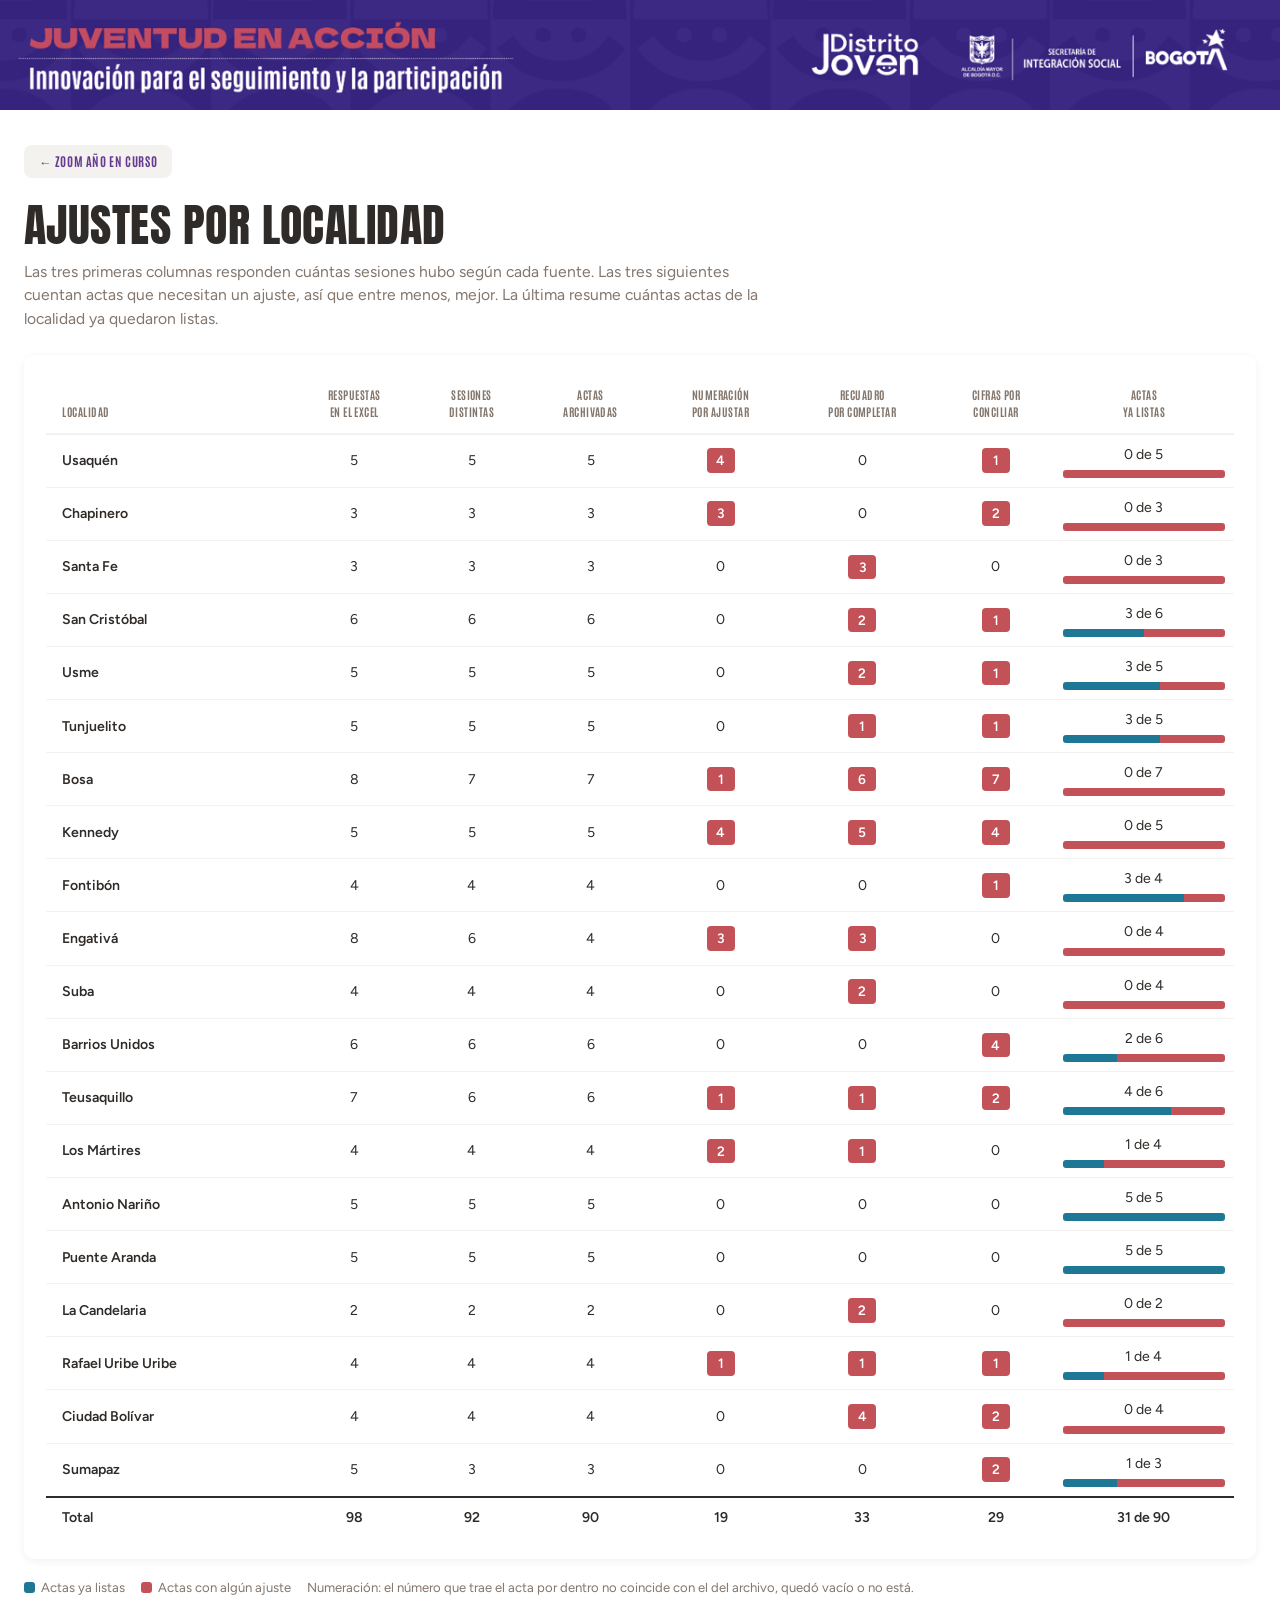
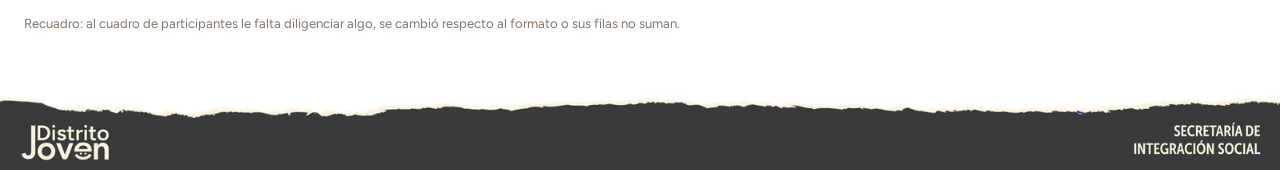
==== html/ajustes.html @ 1dda3863 "inicio de proyecto" ====
<!DOCTYPE html>
<html lang="es-CO">
<head>
<meta charset="utf-8">
<meta name="viewport" content="width=device-width, initial-scale=1">
<title>Ajustes por localidad · COLJ 2026</title>
<link rel="stylesheet" href="../recursos/tablero.css">
</head>
<body>

<img class="banner" src="../imagenes/Header.png"
     alt="Juventud en acción. Innovación para el seguimiento y la participación.
          Distrito Joven, Secretaría Distrital de Integración Social, Bogotá">

<div class="titulo-zona">
  <a class="volver" href="zoom.html">&larr; Zoom año en curso</a>
  <h1>Ajustes por localidad</h1>
  <p class="intro">Las tres primeras columnas responden cuántas sesiones hubo
     según cada fuente. Las tres siguientes cuentan actas que necesitan un
     ajuste, así que entre menos, mejor. La última resume cuántas actas de la
     localidad ya quedaron listas.</p>
</div>

<div class="container">

  <div class="tarjeta tabla-ancha">
    <table>
      <thead>
        <tr>
          <th>Localidad</th>
          <th>Respuestas<br>en el Excel</th>
          <th>Sesiones<br>distintas</th>
          <th>Actas<br>archivadas</th>
          <th>Numeración<br>por ajustar</th>
          <th>Recuadro<br>por completar</th>
          <th>Cifras por<br>conciliar</th>
          <th>Actas<br>ya listas</th>
        </tr>
      </thead>
      <tbody id="tabla-ajustes"></tbody>
    </table>
  </div>
  <div class="leyenda">
    <div><span class="punto bien"></span>Actas ya listas</div>
    <div><span class="punto mal"></span>Actas con algún ajuste</div>
    <div>Numeración: el número que trae el acta por dentro no coincide con el
      del archivo, quedó vacío o no está.</div>
    <div>Recuadro: al cuadro de participantes le falta diligenciar algo, se
      cambió respecto al formato o sus filas no suman.</div>
  </div>

</div>

<img class="marca-pie" src="../imagenes/marca-pie.png"
     alt="Distrito Joven, Secretaría Distrital de Integración Social">

<script src="../datos/datos_colj.js"></script>
<script src="../recursos/tablero.js"></script>
<script>pintarAjustes();</script>
</body>
</html>
---- recursos/tablero.css ----
@font-face{font-family:'Anton';font-style:normal;font-weight:400;font-display:swap;src:url([data-uri]) format('woff2');}
@font-face{font-family:'Antonio';font-style:normal;font-weight:700;font-display:swap;src:url([data-uri]) format('woff2');}
@font-face{font-family:'Figtree';font-style:normal;font-weight:400 600;font-display:swap;src:url([data-uri]) format('woff2');}

:root {
  /* Acento del tablero: morado oficial de la paleta Distrito Joven. Se eligió
     por el banner institucional de la cabecera, que es morado, para que la
     pieza se lea completa. El acento es solo cromo, nunca estado: los colores
     de estado van aparte y no se mezclan con este. */
  --acento: #663a93;

  /* Neutros y cremas, los mismos que ya usa tablero-cij, para que las dos
     piezas se lean como del mismo sistema. */
  --crema: #f5efd2;
  --gris-oscuro: #2f2b28;
  --gris: #83766c;
  --gris-claro: #f4f2ee;
  --blanco: #ffffff;

  /* Estados. Escala de dos familias, como pide la nota canónica: azul
     petróleo para lo bueno, gris neutro para el intermedio, rosa coral claro
     y oscuro para los dos grados de lo malo. Sin verde ni naranja. */
  --bueno: #1e7895;
  --neutral: #bbb4ae;
  --malo-claro: #e86269;
  --malo: #c35258;
}
* { box-sizing: border-box; margin: 0; padding: 0; }
/* La página es una columna flexible de alto completo para que la marca del
   pie quede siempre abajo. En páginas cortas, como la portada, se ancla al
   borde inferior de la pantalla en vez de quedar flotando a media altura;
   en las largas fluye después del contenido como cualquier pie. */
body {
  font-family: 'Figtree', 'Segoe UI', sans-serif;
  background: var(--blanco);
  color: var(--gris-oscuro);
  line-height: 1.5;
  display: flex;
  flex-direction: column;
  min-height: 100vh;
}
a { color: inherit; }

/* --------------------------------------------------------------- cabecera */

.banner { display: block; width: 100%; height: auto; }
.container {
  width: 100%; max-width: 1320px; margin: 0 auto; padding: 1.5rem;
}

.titulo-zona {
  width: 100%; max-width: 1320px; margin: 0 auto; padding: 2.2rem 1.5rem 0;
}
.titulo-zona h1 {
  font-family: 'Anton', 'Segoe UI', sans-serif; font-weight: 400;
  text-transform: uppercase; letter-spacing: 0.01em;
  font-size: 2.9rem; line-height: 1.08; color: var(--gris-oscuro);
}
.titulo-zona .intro {
  margin-top: 0.7rem; max-width: 74ch; color: var(--gris); font-size: 0.98rem;
}

/* El volver va arriba del título y en el mismo lugar en todas las páginas
   internas, para que no haya que buscarlo. */
.volver {
  display: inline-block; text-decoration: none;
  font-family: 'Antonio', 'Segoe UI', sans-serif; font-weight: 700;
  text-transform: uppercase; letter-spacing: 0.05em; font-size: 0.78rem;
  color: var(--acento); padding: 7px 15px; border-radius: 8px;
  background: var(--gris-claro); margin-bottom: 1.3rem;
}
.volver:hover { background: var(--acento); color: var(--blanco); }

/* ------------------------------------------------------------- estructura */

.rotulo-seccion { margin: 2.4rem 0 1rem; }
.rotulo-seccion:first-child { margin-top: 0.6rem; }
.rotulo-seccion .numero {
  font-family: 'Antonio', 'Segoe UI', sans-serif; font-weight: 700;
  text-transform: uppercase; letter-spacing: 0.05em; font-size: 0.78rem;
  color: var(--acento); display: block; margin-bottom: 0.25rem;
}
.rotulo-seccion h2 {
  font-family: 'Anton', 'Segoe UI', sans-serif; font-weight: 400;
  text-transform: uppercase; letter-spacing: 0.01em;
  font-size: 1.6rem; line-height: 1.15; color: var(--gris-oscuro);
}
.rotulo-seccion p {
  margin-top: 0.45rem; max-width: 82ch; color: var(--gris); font-size: 0.9rem;
}

/* Franja de cifras: una sola pieza de color dividida por separadores finos,
   sin tarjetas sueltas ni bordes. */
.franja {
  display: flex; background: var(--acento);
  border-radius: 10px; overflow: hidden; margin-bottom: 1.5rem;
}
.franja .casilla { position: relative; flex: 1; padding: 26px 24px 22px; }
.franja .casilla:not(:first-child)::before {
  content: ''; position: absolute; left: 0; top: 50%;
  width: 1px; height: 58%; background: rgba(255,255,255,0.22);
  transform: translateY(-50%);
}
.franja .rotulo {
  display: block; color: var(--crema);
  font-family: 'Antonio', 'Figtree', sans-serif; font-weight: 700;
  text-transform: uppercase; letter-spacing: 0.04em;
  font-size: 0.74rem; margin-bottom: 18px;
}
.franja .valor {
  font-family: 'Anton', 'Figtree', sans-serif; font-weight: 400;
  font-size: 2.4rem; color: var(--blanco); line-height: 1; margin-bottom: 8px;
}
.franja .glosa { font-size: 0.78rem; color: var(--crema); }
@media (max-width: 860px) {
  .franja { flex-direction: column; }
  .franja .casilla:not(:first-child)::before {
    left: 50%; top: 0; width: 58%; height: 1px; transform: translateX(-50%);
  }
}

.tarjeta {
  background: var(--blanco); border-radius: 10px; padding: 1.4rem;
  box-shadow: 0 2px 8px rgba(0,0,0,0.06); margin-bottom: 1.2rem;
}

/* --------------------------------------------------------------- portada */

/* Portada a dos columnas, como tablero-cij y tablero-ppdj: a la izquierda el
   título grande y las cifras del año, a la derecha los campos que llevan a
   cada parte del tablero. */
.portada {
  width: 100%; max-width: 1320px; margin: 0 auto; padding: 2.6rem 1.5rem 1rem;
  display: grid; grid-template-columns: minmax(320px, 1.05fr) 1fr;
  gap: 3rem;
  /* Crece para ocupar el alto que sobra y centra ahí su contenido: el título
     y los campos quedan a media pantalla en vez de pegados al banner.
     align-items alinea las dos columnas entre sí, align-content centra el
     bloque completo dentro del alto disponible. */
  flex: 1;
  align-items: center;
  align-content: center;
}
@media (max-width: 980px) {
  .portada { grid-template-columns: 1fr; gap: 2rem; }
}
.portada h1 {
  font-family: 'Anton', 'Segoe UI', sans-serif; font-weight: 400;
  text-transform: uppercase; letter-spacing: 0.01em;
  font-size: clamp(4rem, 8vw, 6.4rem); line-height: 0.92;
  color: var(--gris-oscuro);
}
.portada .nombre-largo {
  font-family: 'Antonio', 'Segoe UI', sans-serif; font-weight: 700;
  text-transform: uppercase; letter-spacing: 0.045em;
  font-size: clamp(0.95rem, 1.5vw, 1.18rem); line-height: 1.25;
  color: var(--gris); margin-top: 0.55rem; max-width: 24ch;
}
.portada .corte {
  font-size: 0.9rem; color: var(--gris); margin-top: 0.55rem;
}
.portada .seguimiento {
  font-family: 'Anton', 'Segoe UI', sans-serif; font-weight: 400;
  text-transform: uppercase; letter-spacing: 0.01em;
  font-size: clamp(1.6rem, 2.6vw, 2.2rem); line-height: 1.05;
  color: var(--acento); margin-top: 0.75rem;
}

.instruccion {
  font-family: 'Antonio', 'Segoe UI', sans-serif; font-weight: 700;
  text-transform: uppercase; letter-spacing: 0.05em; font-size: 0.82rem;
  color: var(--gris); margin-bottom: 0.9rem;
}

/* Campos de la portada. Se pintan con tres colores de la paleta oficial que
   no se usan para estado en ninguna parte del tablero, para que nadie los lea
   como semáforo: morado, teal y azul cielo. */
.campos { display: flex; flex-direction: column; gap: 0.9rem; }
.campo {
  display: block; text-decoration: none; border-radius: 12px;
  padding: 1.15rem 1.4rem 1.25rem; color: var(--blanco);
  transition: transform 0.15s ease;
}
.campo:hover { transform: translateY(-2px); }
.campo:nth-child(1) { background: #663a93; }
.campo:nth-child(2) { background: #1e9da3; }
.campo:nth-child(3) { background: #2fa4d4; }
.campo .titulo-campo {
  font-family: 'Antonio', 'Segoe UI', sans-serif; font-weight: 700;
  text-transform: uppercase; letter-spacing: 0.05em; font-size: 1.12rem;
}
.campo .titulo-campo .num { opacity: 0.72; margin-right: 0.45rem; }
.campo .glosa-campo {
  font-size: 0.87rem; margin-top: 0.3rem; color: var(--crema);
}


/* --------------------------------------------------------------- accesos */

/* Los accesos de la portada. Cada uno lleva su propia cifra, para que desde
   la portada ya se sepa qué hay adentro sin tener que entrar. */
.accesos {
  display: grid; grid-template-columns: repeat(auto-fit, minmax(238px, 1fr));
  gap: 1rem;
}
.acceso {
  display: block; text-decoration: none; background: var(--blanco);
  border-radius: 10px; padding: 1.3rem 1.4rem 1.2rem;
  box-shadow: 0 2px 8px rgba(0,0,0,0.06);
  transition: transform 0.15s ease, box-shadow 0.15s ease;
}
.acceso:hover {
  transform: translateY(-2px); box-shadow: 0 4px 12px rgba(0,0,0,0.09);
}
.acceso .cifra {
  font-family: 'Anton', 'Figtree', sans-serif; font-weight: 400;
  font-size: 2rem; line-height: 1; color: var(--acento);
}
.acceso .nombre {
  font-family: 'Antonio', 'Segoe UI', sans-serif; font-weight: 700;
  text-transform: uppercase; letter-spacing: 0.05em; font-size: 0.92rem;
  color: var(--gris-oscuro); margin: 0.65rem 0 0.35rem;
}
.acceso .glosa { font-size: 0.85rem; color: var(--gris); }
.acceso .entrar {
  display: block; margin-top: 0.8rem;
  font-family: 'Antonio', 'Segoe UI', sans-serif; font-weight: 700;
  text-transform: uppercase; letter-spacing: 0.05em; font-size: 0.72rem;
  color: var(--acento);
}

/* Fichas de enlace externo. Las que todavía no tienen dirección se marcan
   como pendientes y no son clicables, para que se vea el croquis completo. */
.enlace {
  display: block; text-decoration: none; background: var(--blanco);
  border-radius: 10px; padding: 1.1rem 1.3rem;
  box-shadow: 0 2px 8px rgba(0,0,0,0.06);
}
a.enlace:hover { transform: translateY(-2px); }
a.enlace { transition: transform 0.15s ease; }
.enlace .nombre-enlace {
  font-family: 'Antonio', 'Segoe UI', sans-serif; font-weight: 700;
  text-transform: uppercase; letter-spacing: 0.05em; font-size: 0.92rem;
  color: var(--gris-oscuro);
}
.enlace .glosa { font-size: 0.85rem; color: var(--gris); margin-top: 0.3rem; }
.enlace .marca-pendiente {
  display: inline-block; margin-top: 0.7rem; padding: 3px 10px;
  border-radius: 4px; background: var(--gris-claro); color: var(--gris);
  font-family: 'Antonio', 'Segoe UI', sans-serif; font-weight: 700;
  text-transform: uppercase; letter-spacing: 0.05em; font-size: 0.68rem;
}
.enlace .ir {
  display: block; margin-top: 0.7rem;
  font-family: 'Antonio', 'Segoe UI', sans-serif; font-weight: 700;
  text-transform: uppercase; letter-spacing: 0.05em; font-size: 0.72rem;
  color: var(--acento);
}

/* ---------------------------------------------------------------- tablas */

table { width: 100%; border-collapse: collapse; }
thead th {
  font-family: 'Antonio', 'Segoe UI', sans-serif; font-weight: 700;
  text-transform: uppercase; letter-spacing: 0.04em; font-size: 0.7rem;
  color: var(--gris); padding: 10px 9px 12px; text-align: center;
  border-bottom: 2px solid var(--gris-claro); vertical-align: bottom;
}
thead th:first-child { text-align: left; padding-left: 16px; }
tbody td {
  padding: 9px; text-align: center; font-size: 0.88rem;
  border-bottom: 1px solid var(--gris-claro);
}
tbody td:first-child { text-align: left; padding-left: 16px; font-weight: 600; }
tbody tr:hover td { background: var(--gris-claro); }
tbody tr.total td {
  font-weight: 600; border-top: 2px solid var(--gris-oscuro);
  border-bottom: 0; background: var(--blanco);
}
tbody tr.total:hover td { background: var(--blanco); }

.pastilla {
  display: inline-block; min-width: 28px; padding: 2px 9px; border-radius: 4px;
  font-weight: 600; font-size: 0.85rem;
}
.pastilla.mal { background: var(--malo); color: var(--blanco); }
/* El cero en las columnas de ajustes es la mejor noticia posible, así que va
   en el gris de texto y no en un tono apagado que lea como sin dato. */
.neutro { color: var(--gris-oscuro); }

.chip {
  display: inline-block; padding: 3px 11px; border-radius: 4px;
  font-family: 'Antonio', 'Segoe UI', sans-serif; font-weight: 700;
  font-size: 0.68rem; text-transform: uppercase; letter-spacing: 0.05em;
  white-space: nowrap;
}
.chip.al-dia { background: var(--bueno); color: var(--blanco); }
.chip.revisar { background: var(--neutral); color: var(--gris-oscuro); }
.chip.cargar { background: var(--malo-claro); color: var(--blanco); }
.chip.sesionar { background: var(--malo); color: var(--blanco); }

.barra {
  display: flex; height: 8px; border-radius: 3px; overflow: hidden;
  background: var(--gris-claro); min-width: 84px; margin-top: 5px;
}
.barra span { display: block; height: 100%; }
.barra .b-bien { background: var(--bueno); }
.barra .b-mal { background: var(--malo); }

/* Puntos de bimestre: tres casillas que muestran de un vistazo en cuál se
   sesionó y en cuál no. */
.bimestres { display: inline-flex; gap: 4px; }
.bimestres i {
  width: 15px; height: 15px; border-radius: 3px; display: block;
  font-style: normal;
}
.bimestres i.si { background: var(--bueno); }
.bimestres i.no { background: var(--malo); }

/* --------------------------------------------------------- listas y pie */

.rejilla {
  display: grid; grid-template-columns: repeat(auto-fill, minmax(320px, 1fr));
  gap: 1rem;
}
.bloque {
  background: var(--blanco); border-radius: 10px; padding: 1.1rem 1.3rem;
  box-shadow: 0 2px 8px rgba(0,0,0,0.06);
}
.bloque .nombre {
  font-family: 'Antonio', 'Segoe UI', sans-serif; font-weight: 700;
  text-transform: uppercase; letter-spacing: 0.05em; font-size: 0.9rem;
  color: var(--gris-oscuro); margin-bottom: 0.5rem;
}
.bloque ul { margin: 0; padding-left: 17px; }
.bloque li { font-size: 0.85rem; color: var(--gris); margin-bottom: 3px; }

details.localidad {
  background: var(--blanco); border-radius: 10px; margin-bottom: 0.7rem;
  box-shadow: 0 2px 8px rgba(0,0,0,0.06);
}
details.localidad > summary {
  cursor: pointer; padding: 14px 18px;
  font-family: 'Antonio', 'Segoe UI', sans-serif; font-weight: 700;
  text-transform: uppercase; letter-spacing: 0.05em; font-size: 0.9rem;
  color: var(--gris-oscuro); display: flex; justify-content: space-between;
  align-items: center; gap: 16px; list-style: none;
}
details.localidad > summary::-webkit-details-marker { display: none; }
details.localidad > summary .conteo {
  font-family: 'Figtree', sans-serif; font-weight: 600; text-transform: none;
  letter-spacing: 0; font-size: 0.82rem; color: var(--malo);
}
details.localidad .cuerpo { padding: 0 18px 14px; }
.ajuste { padding: 10px 0; border-top: 1px solid var(--gris-claro); }
.ajuste .archivo {
  font-family: 'Antonio', 'Segoe UI', sans-serif; font-weight: 700;
  font-size: 0.78rem; letter-spacing: 0.03em; color: var(--acento);
  word-break: break-all;
}
.ajuste ul { margin: 5px 0 0; padding-left: 17px; }
.ajuste li { font-size: 0.85rem; color: var(--gris); margin-bottom: 2px; }

.leyenda {
  display: flex; flex-wrap: wrap; gap: 16px; align-items: center;
  font-size: 0.82rem; color: var(--gris); margin: 0.2rem 0 0.4rem;
}
.leyenda .punto {
  display: inline-block; width: 11px; height: 11px; border-radius: 3px;
  margin-right: 6px; vertical-align: -1px;
}
.leyenda .punto.bien { background: var(--bueno); }
.leyenda .punto.mal { background: var(--malo); }

/* Nota destacada bajo una franja de cifras: fondo suave, sin borde de color
   ni icono, para que se lea como aclaración y no como alerta. */
.nota-general {
  background: var(--gris-claro); border-radius: 8px;
  padding: 0.9rem 1.2rem; font-size: 0.9rem; color: var(--gris);
  margin-bottom: 1.6rem; max-width: 96ch;
}
.nota-general strong { color: var(--gris-oscuro); }

.pie-nota {
  font-size: 0.8rem; line-height: 1.6; color: var(--gris); margin-top: 2.4rem;
}
.marca-pie {
  display: block; width: 100%; height: auto;
  margin-top: auto;   /* empuja el pie al fondo cuando sobra alto */
}
/* El aire entre el contenido y el pie lo pone el contenido, porque el margen
   automático de arriba se consume al empujar. */
.container, .portada { padding-bottom: 2.5rem; }

@media (max-width: 700px) {
  .titulo-zona h1 { font-size: 2rem; }
  .rotulo-seccion h2 { font-size: 1.3rem; }
  .tabla-ancha { overflow-x: auto; }
  table { min-width: 640px; }
}
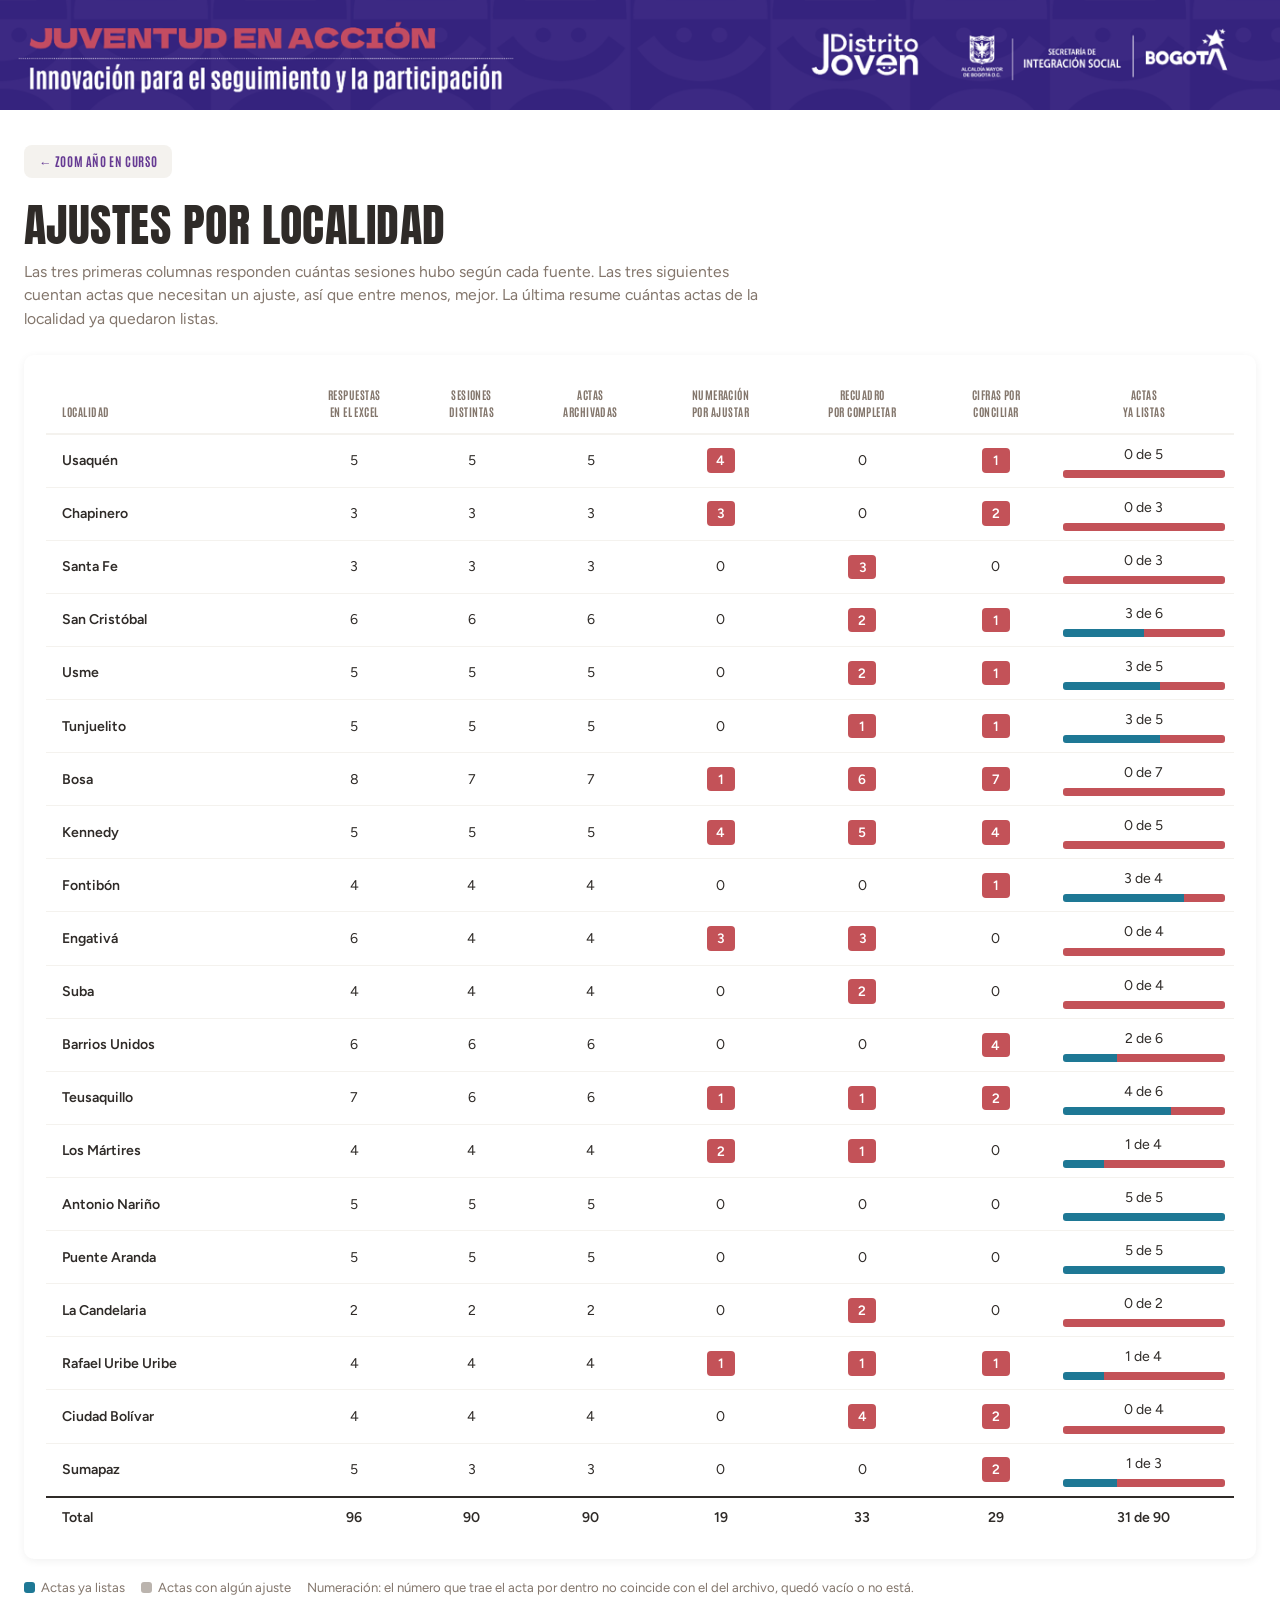
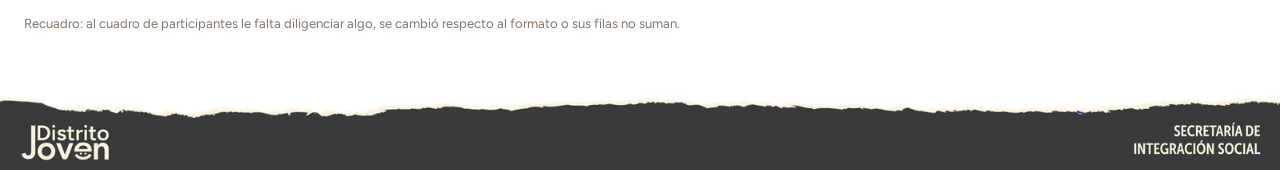
==== commit fddcea5d: "ajustes periodicidad y planillas nuevas" ====
--- a/html/ajustes.html
+++ b/html/ajustes.html
@@ -22,7 +22,6 @@
 </div>
 
 <div class="container">
-
   <div class="tarjeta tabla-ancha">
     <table>
       <thead>
@@ -48,8 +47,8 @@
     <div>Recuadro: al cuadro de participantes le falta diligenciar algo, se
       cambió respecto al formato o sus filas no suman.</div>
   </div>
+</div>
 
-</div>
 
 <img class="marca-pie" src="../imagenes/marca-pie.png"
      alt="Distrito Joven, Secretaría Distrital de Integración Social">
--- a/recursos/tablero.css
+++ b/recursos/tablero.css
@@ -156,9 +156,16 @@
   font-size: clamp(0.95rem, 1.5vw, 1.18rem); line-height: 1.25;
   color: var(--gris); margin-top: 0.55rem; max-width: 24ch;
 }
-.portada .corte {
-  font-size: 0.9rem; color: var(--gris); margin-top: 0.55rem;
-}
+/* Las dos fechas del registro. El rótulo va en gris y el dato en el gris
+   oscuro: son dos hechos distintos y sin ese contraste quedaban con el mismo
+   peso. El tamaño no baja de 0.9rem para que el gris secundario mantenga
+   contraste suficiente sobre el fondo blanco. */
+.portada .ultimo-registro {
+  font-size: 0.9rem; color: var(--gris); margin-top: 0.9rem; line-height: 1.7;
+}
+.portada .ultimo-registro span { display: block; }
+.portada .ultimo-registro b { font-weight: 600; color: var(--gris-oscuro); }
+
 .portada .seguimiento {
   font-family: 'Anton', 'Segoe UI', sans-serif; font-weight: 400;
   text-transform: uppercase; letter-spacing: 0.01em;
@@ -210,7 +217,7 @@
   transition: transform 0.15s ease, box-shadow 0.15s ease;
 }
 .acceso:hover {
-  transform: translateY(-2px); box-shadow: 0 4px 12px rgba(0,0,0,0.09);
+  transform: translateY(-2px); box-shadow: 0 2px 10px rgba(0,0,0,0.05);
 }
 .acceso .cifra {
   font-family: 'Anton', 'Figtree', sans-serif; font-weight: 400;
@@ -315,7 +322,12 @@
   font-style: normal;
 }
 .bimestres i.si { background: var(--bueno); }
-.bimestres i.no { background: var(--malo); }
+/* El cuadro de un bimestre sin sesión ordinaria va en el neutral, no en el
+   rojo de estado. Desde que el cumplimiento se mide por número de sesiones y
+   no por la cuadrícula del calendario, un bimestre vacío es un dato del ritmo
+   del año y no un incumplimiento, y el color tiene que decir lo mismo que el
+   texto de la página. */
+.bimestres i.no { background: var(--neutral); }
 
 /* --------------------------------------------------------- listas y pie */
 
@@ -370,14 +382,15 @@
   margin-right: 6px; vertical-align: -1px;
 }
 .leyenda .punto.bien { background: var(--bueno); }
-.leyenda .punto.mal { background: var(--malo); }
+.leyenda .punto.mal { background: var(--neutral); }
 
 /* Nota destacada bajo una franja de cifras: fondo suave, sin borde de color
    ni icono, para que se lea como aclaración y no como alerta. */
+/* Aclaración de lectura, no alerta: texto plano, sin fondo ni borde, a la
+   misma medida que el resto de los párrafos de la hoja. */
 .nota-general {
-  background: var(--gris-claro); border-radius: 8px;
-  padding: 0.9rem 1.2rem; font-size: 0.9rem; color: var(--gris);
-  margin-bottom: 1.6rem; max-width: 96ch;
+  font-size: 0.9rem; color: var(--gris);
+  margin-bottom: 1.6rem; max-width: 82ch;
 }
 .nota-general strong { color: var(--gris-oscuro); }
 
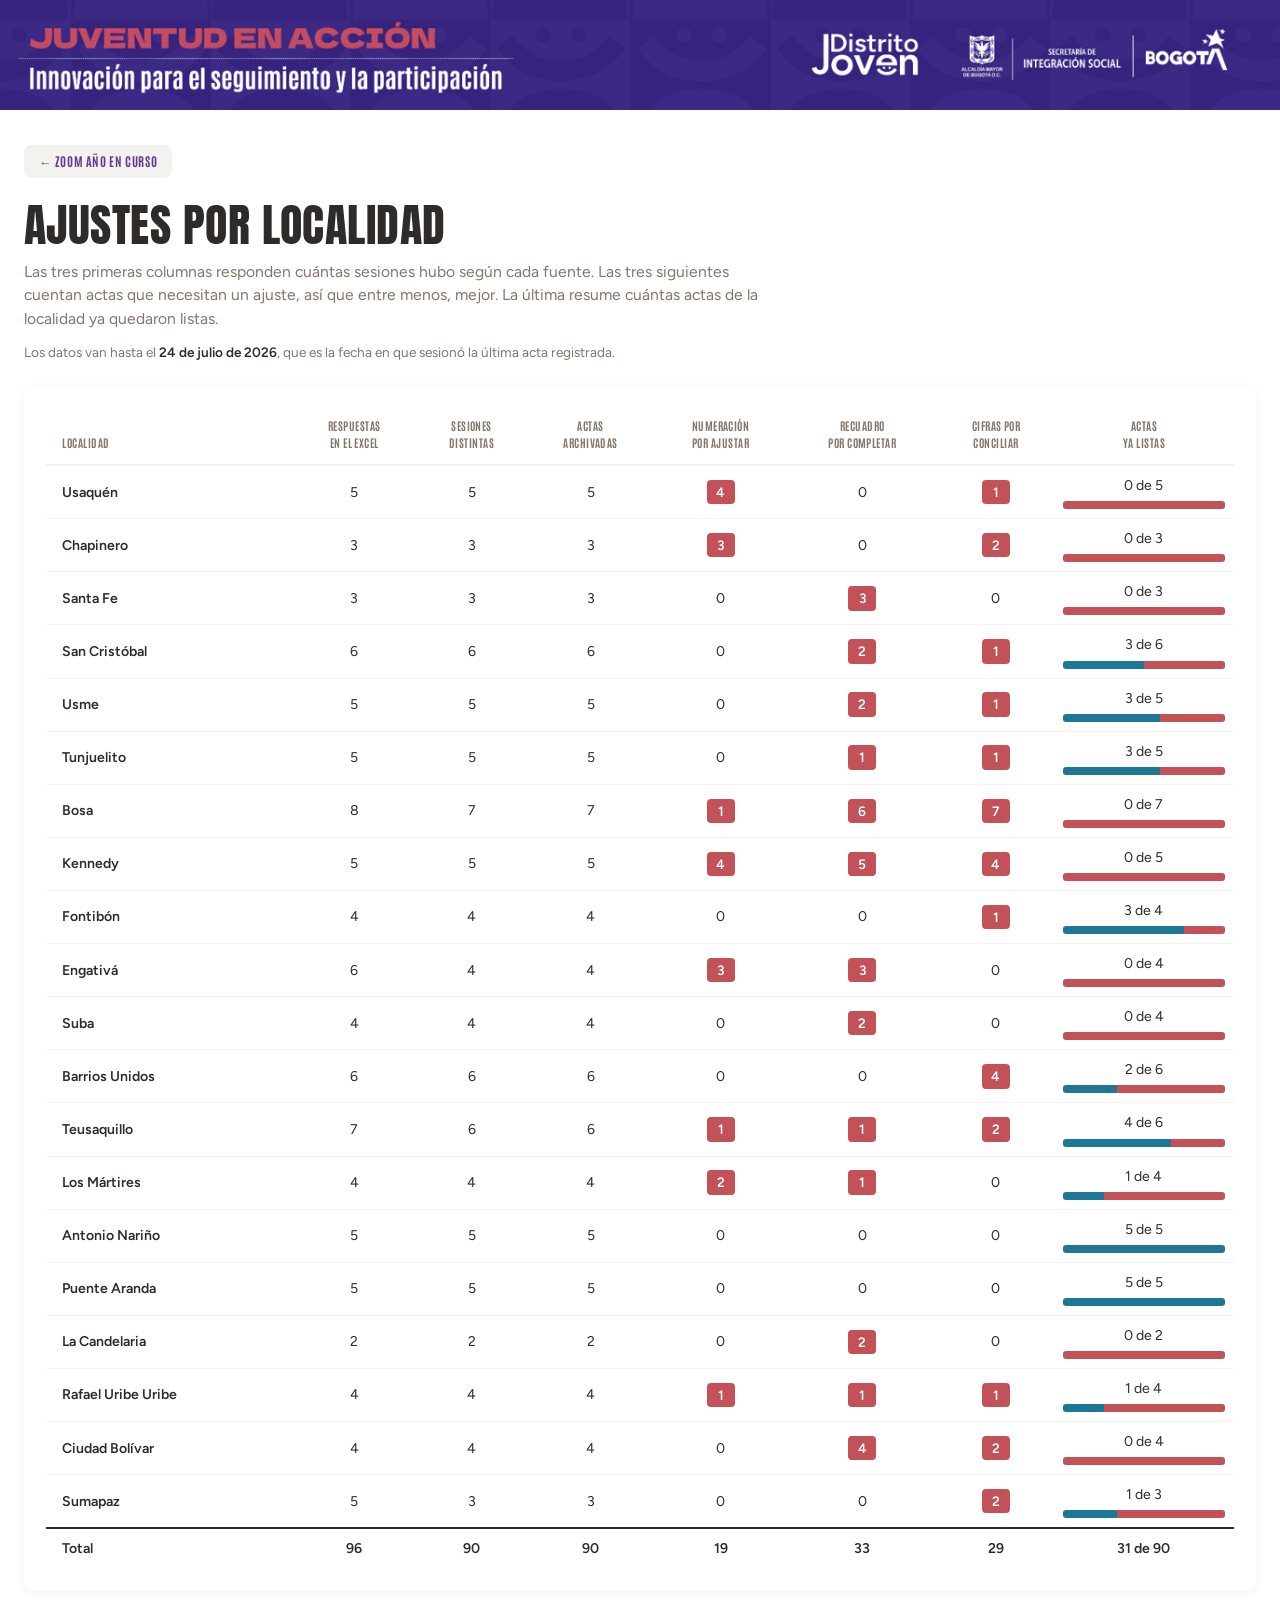
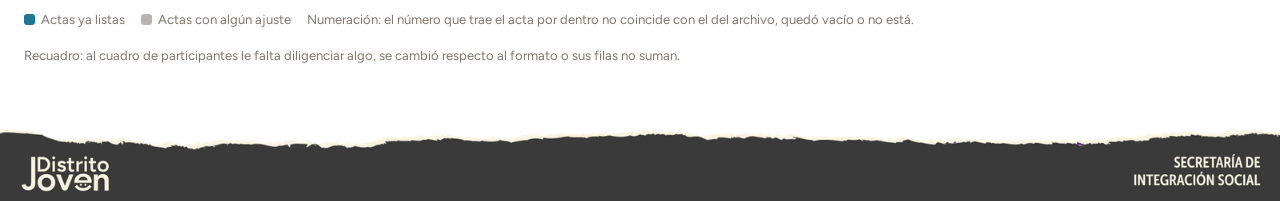
==== commit caf09914: "orden de accesos y aviso de corte" ====
--- a/html/ajustes.html
+++ b/html/ajustes.html
@@ -19,6 +19,7 @@
      según cada fuente. Las tres siguientes cuentan actas que necesitan un
      ajuste, así que entre menos, mejor. La última resume cuántas actas de la
      localidad ya quedaron listas.</p>
+  <p class="corte-aviso" id="corte-aviso"></p>
 </div>
 
 <div class="container">
@@ -55,6 +56,6 @@
 
 <script src="../datos/datos_colj.js"></script>
 <script src="../recursos/tablero.js"></script>
-<script>pintarAjustes();</script>
+<script>pintarCorte();pintarAjustes();</script>
 </body>
 </html>
--- a/recursos/tablero.css
+++ b/recursos/tablero.css
@@ -394,6 +394,13 @@
 }
 .nota-general strong { color: var(--gris-oscuro); }
 
+/* Recordatorio del corte, bajo el título de cada página con datos. Texto
+   corriente en gris secundario: es una precisión de lectura, no una alerta. */
+.corte-aviso {
+  font-size: 0.85rem; color: var(--gris); margin-top: 0.7rem;
+}
+.corte-aviso b { font-weight: 600; color: var(--gris-oscuro); }
+
 .pie-nota {
   font-size: 0.8rem; line-height: 1.6; color: var(--gris); margin-top: 2.4rem;
 }
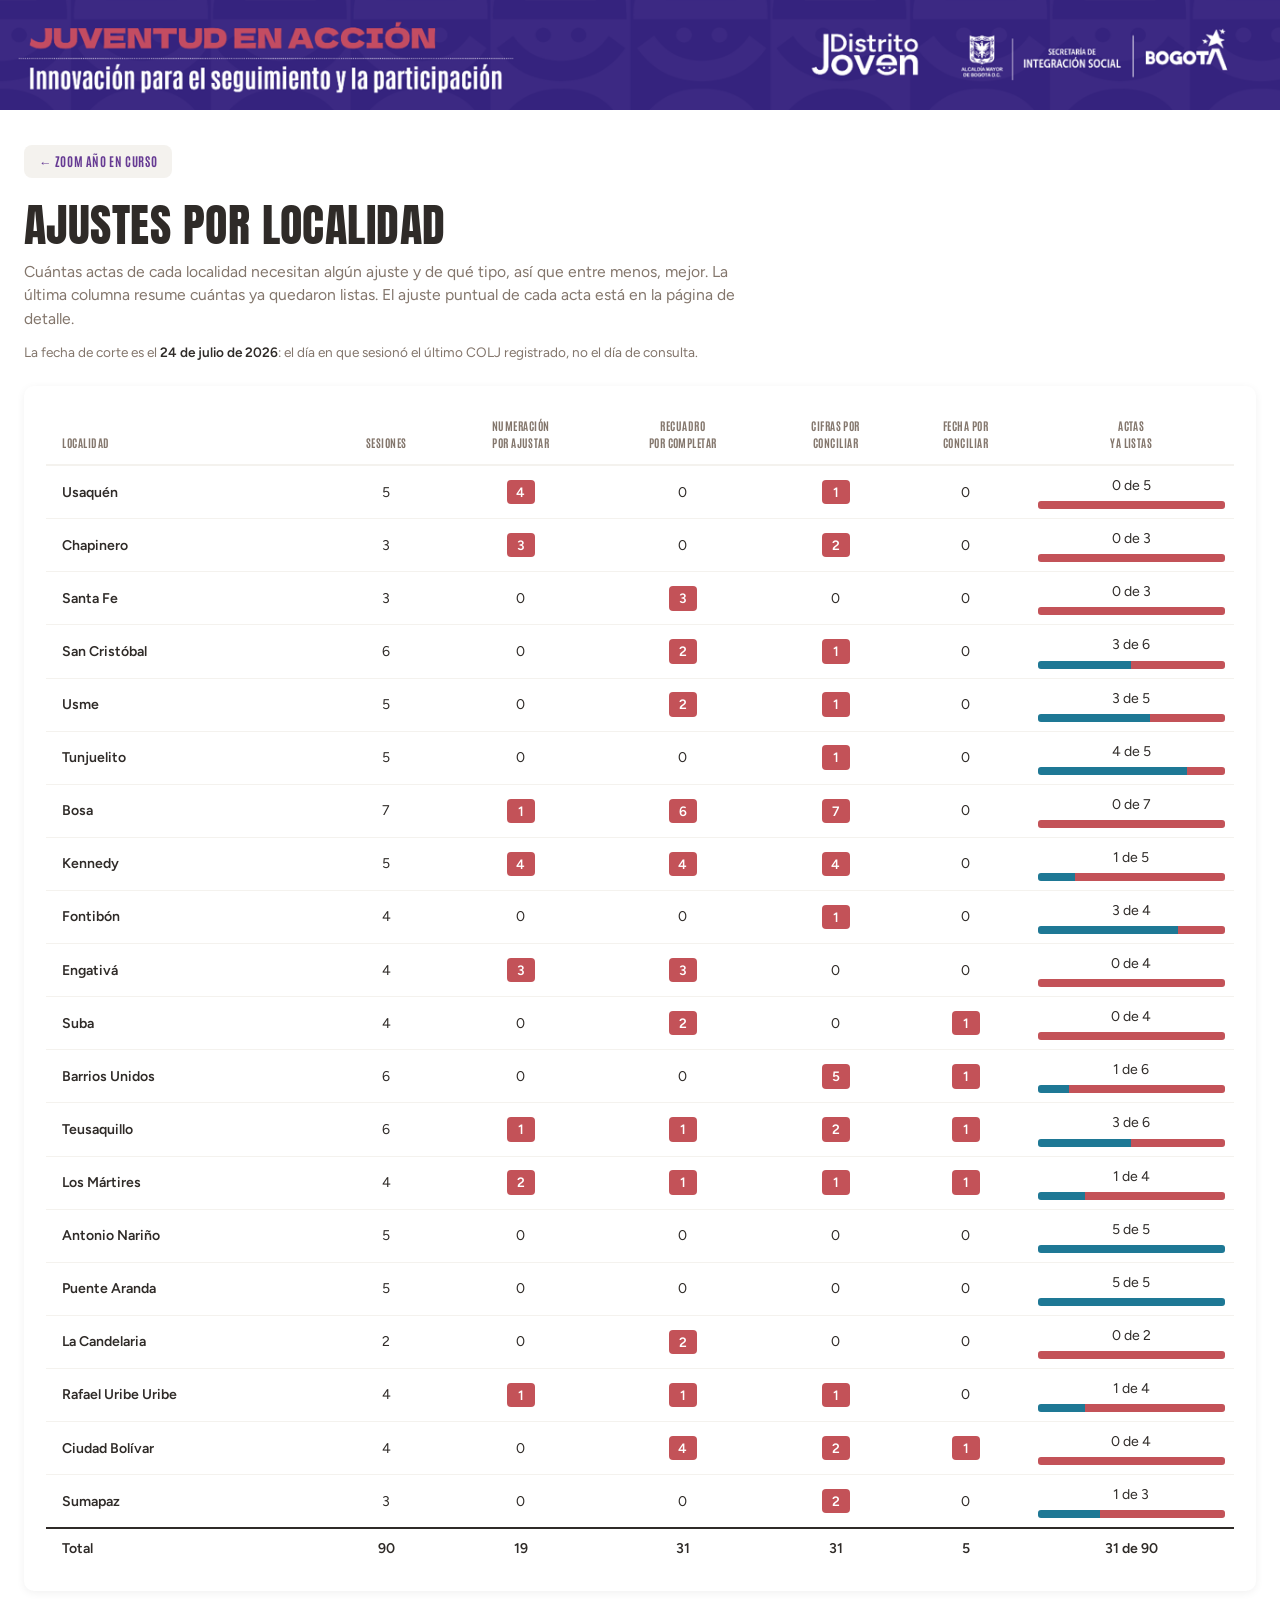
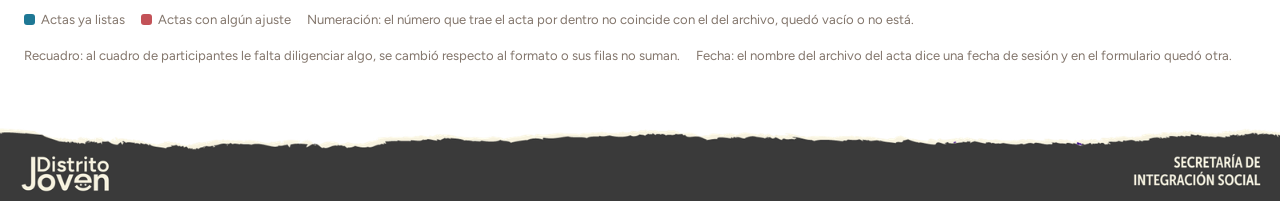
==== commit 8d88a973: "actualiza tablero" ====
--- a/html/ajustes.html
+++ b/html/ajustes.html
@@ -15,10 +15,10 @@
 <div class="titulo-zona">
   <a class="volver" href="zoom.html">&larr; Zoom año en curso</a>
   <h1>Ajustes por localidad</h1>
-  <p class="intro">Las tres primeras columnas responden cuántas sesiones hubo
-     según cada fuente. Las tres siguientes cuentan actas que necesitan un
-     ajuste, así que entre menos, mejor. La última resume cuántas actas de la
-     localidad ya quedaron listas.</p>
+  <p class="intro">Cuántas actas de cada localidad necesitan algún ajuste y de
+     qué tipo, así que entre menos, mejor. La última columna resume cuántas ya
+     quedaron listas. El ajuste puntual de cada acta está en la página de
+     detalle.</p>
   <p class="corte-aviso" id="corte-aviso"></p>
 </div>
 
@@ -28,12 +28,11 @@
       <thead>
         <tr>
           <th>Localidad</th>
-          <th>Respuestas<br>en el Excel</th>
-          <th>Sesiones<br>distintas</th>
-          <th>Actas<br>archivadas</th>
+          <th>Sesiones</th>
           <th>Numeración<br>por ajustar</th>
           <th>Recuadro<br>por completar</th>
           <th>Cifras por<br>conciliar</th>
+          <th>Fecha por<br>conciliar</th>
           <th>Actas<br>ya listas</th>
         </tr>
       </thead>
@@ -47,6 +46,8 @@
       del archivo, quedó vacío o no está.</div>
     <div>Recuadro: al cuadro de participantes le falta diligenciar algo, se
       cambió respecto al formato o sus filas no suman.</div>
+    <div>Fecha: el nombre del archivo del acta dice una fecha de sesión y en
+      el formulario quedó otra.</div>
   </div>
 </div>
 
--- a/recursos/tablero.css
+++ b/recursos/tablero.css
@@ -382,7 +382,10 @@
   margin-right: 6px; vertical-align: -1px;
 }
 .leyenda .punto.bien { background: var(--bueno); }
-.leyenda .punto.mal { background: var(--neutral); }
+.leyenda .punto.mal { background: var(--malo); }
+/* Punto descriptivo, no de estado: el bimestre sin ordinaria no es una falta,
+   así que no puede llevar el rojo que sí llevan las actas con ajuste. */
+.leyenda .punto.sin { background: var(--neutral); }
 
 /* Nota destacada bajo una franja de cifras: fondo suave, sin borde de color
    ni icono, para que se lea como aclaración y no como alerta. */
@@ -404,6 +407,7 @@
 .pie-nota {
   font-size: 0.8rem; line-height: 1.6; color: var(--gris); margin-top: 2.4rem;
 }
+.pie-nota strong { color: var(--gris-oscuro); }
 .marca-pie {
   display: block; width: 100%; height: auto;
   margin-top: auto;   /* empuja el pie al fondo cuando sobra alto */
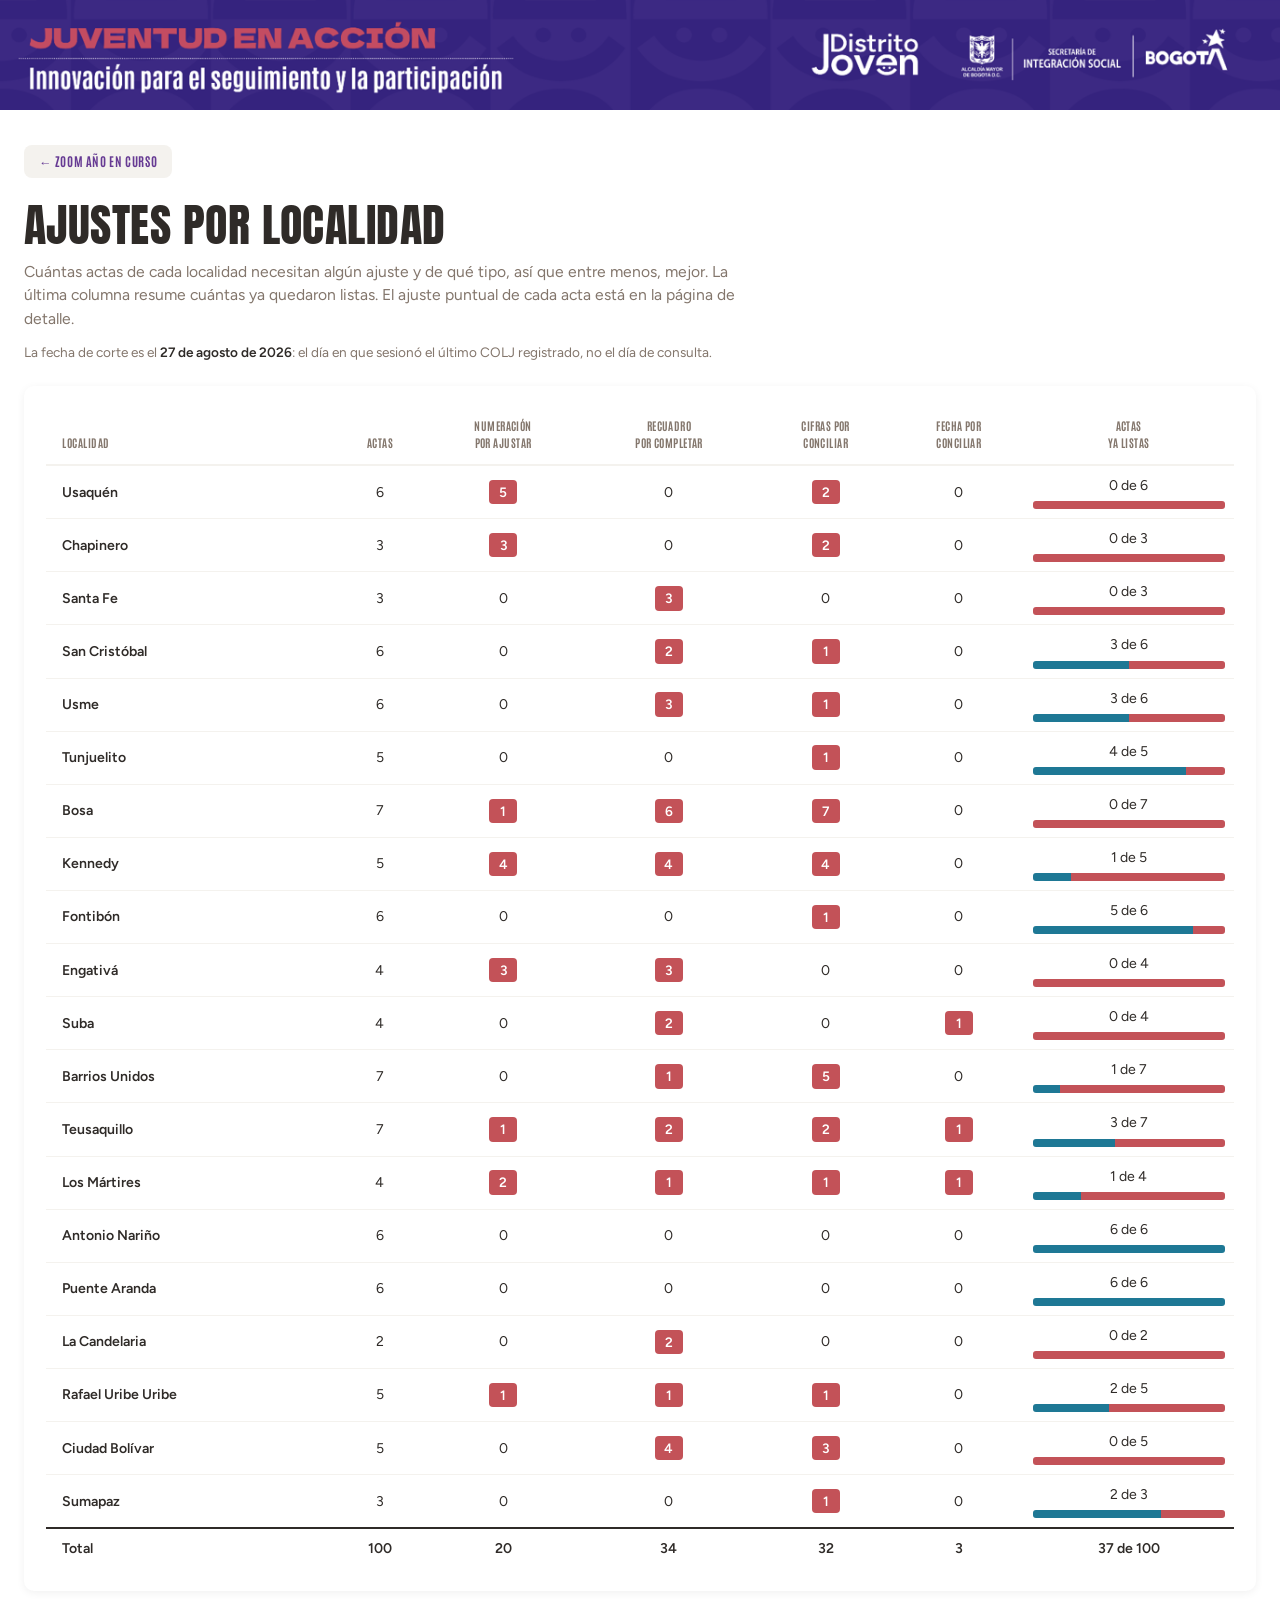
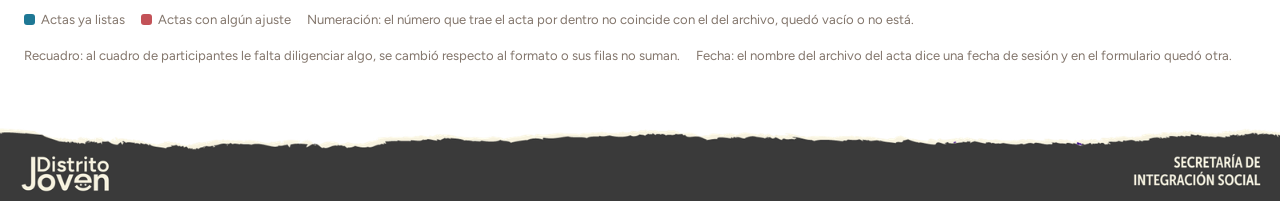
==== commit 59baa082: "corrige el enlace de SharePoint y el conteo sobre sesiones, corte al 27 de agosto" ====
--- a/html/ajustes.html
+++ b/html/ajustes.html
@@ -28,7 +28,7 @@
       <thead>
         <tr>
           <th>Localidad</th>
-          <th>Sesiones</th>
+          <th>Actas</th>
           <th>Numeración<br>por ajustar</th>
           <th>Recuadro<br>por completar</th>
           <th>Cifras por<br>conciliar</th>
--- a/recursos/tablero.css
+++ b/recursos/tablero.css
@@ -189,9 +189,14 @@
   transition: transform 0.15s ease;
 }
 .campo:hover { transform: translateY(-2px); }
+/* Los tres campos llevan texto blanco encima, asi que van en el nivel que
+   da contraste suficiente. El teal y el azul cielo base se quedan cortos
+   (3,3:1 y 2,8:1 sobre blanco), y por eso se usan sus variantes oscuras ya
+   documentadas en la identidad. Con ellas los tres campos pesan parejo y el
+   tercero deja de verse lavado al lado del morado. */
 .campo:nth-child(1) { background: #663a93; }
-.campo:nth-child(2) { background: #1e9da3; }
-.campo:nth-child(3) { background: #2fa4d4; }
+.campo:nth-child(2) { background: #14666b; }
+.campo:nth-child(3) { background: #217394; }
 .campo .titulo-campo {
   font-family: 'Antonio', 'Segoe UI', sans-serif; font-weight: 700;
   text-transform: uppercase; letter-spacing: 0.05em; font-size: 1.12rem;
@@ -217,7 +222,7 @@
   transition: transform 0.15s ease, box-shadow 0.15s ease;
 }
 .acceso:hover {
-  transform: translateY(-2px); box-shadow: 0 2px 10px rgba(0,0,0,0.05);
+  transform: translateY(-2px); box-shadow: 0 3px 12px rgba(0,0,0,0.08);
 }
 .acceso .cifra {
   font-family: 'Anton', 'Figtree', sans-serif; font-weight: 400;
@@ -253,7 +258,10 @@
 .enlace .glosa { font-size: 0.85rem; color: var(--gris); margin-top: 0.3rem; }
 .enlace .marca-pendiente {
   display: inline-block; margin-top: 0.7rem; padding: 3px 10px;
-  border-radius: 4px; background: var(--gris-claro); color: var(--gris);
+  border-radius: 4px; background: var(--gris-claro);
+  /* En gris secundario este chip queda en 3,9:1 sobre el gris claro, por
+     debajo del umbral. Va en gris oscuro, que es texto de 0,68rem. */
+  color: var(--gris-oscuro);
   font-family: 'Antonio', 'Segoe UI', sans-serif; font-weight: 700;
   text-transform: uppercase; letter-spacing: 0.05em; font-size: 0.68rem;
 }
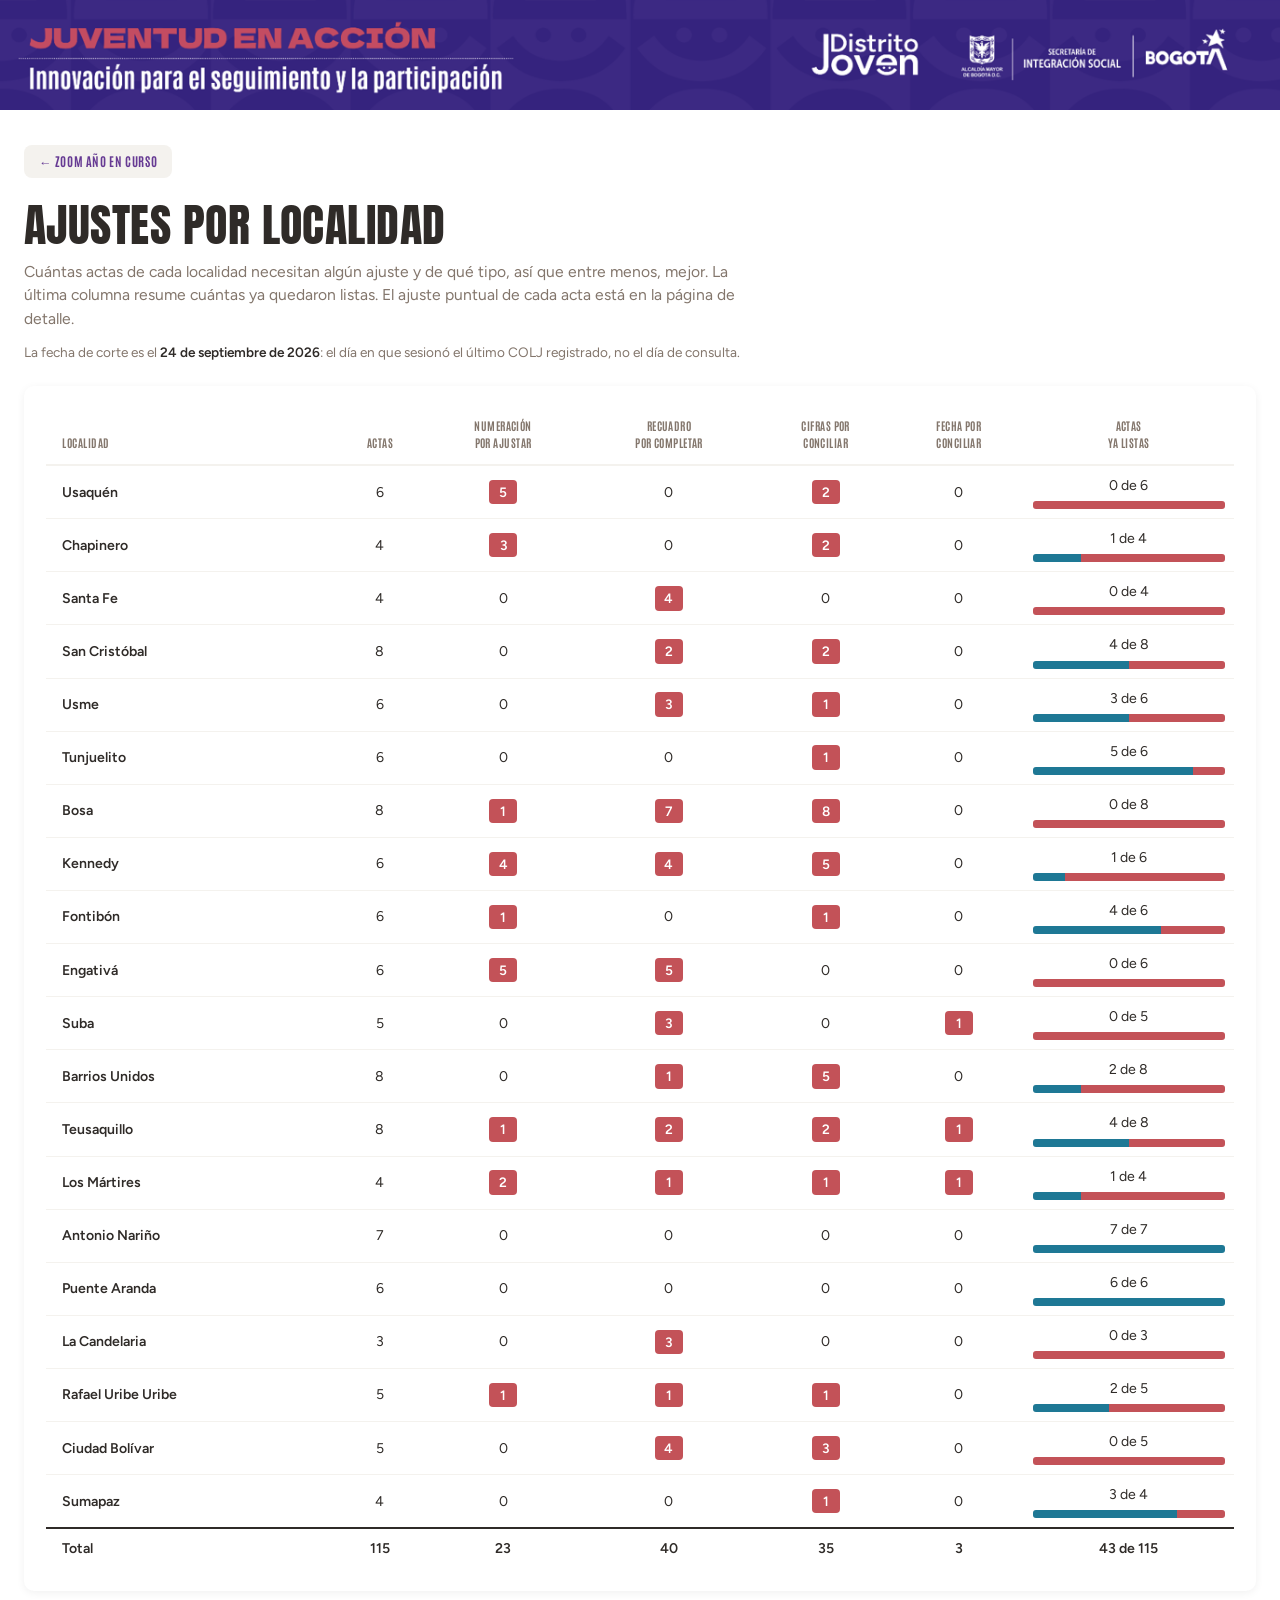
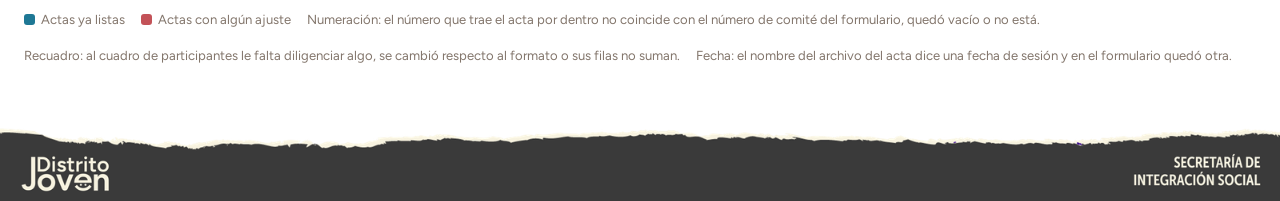
==== commit 6229a2d6: "Agregar sesiones por mes, plazo de carga en días hábiles y numeración contra el formulario" ====
--- a/html/ajustes.html
+++ b/html/ajustes.html
@@ -43,7 +43,7 @@
     <div><span class="punto bien"></span>Actas ya listas</div>
     <div><span class="punto mal"></span>Actas con algún ajuste</div>
     <div>Numeración: el número que trae el acta por dentro no coincide con el
-      del archivo, quedó vacío o no está.</div>
+      número de comité del formulario, quedó vacío o no está.</div>
     <div>Recuadro: al cuadro de participantes le falta diligenciar algo, se
       cambió respecto al formato o sus filas no suman.</div>
     <div>Fecha: el nombre del archivo del acta dice una fecha de sesión y en
--- a/recursos/tablero.css
+++ b/recursos/tablero.css
@@ -211,10 +211,14 @@
 
 /* Los accesos de la portada. Cada uno lleva su propia cifra, para que desde
    la portada ya se sepa qué hay adentro sin tener que entrar. */
+/* Seis accesos en dos filas de tres. Con el ancho automático quedaban cinco
+   arriba y uno solo abajo. */
 .accesos {
-  display: grid; grid-template-columns: repeat(auto-fit, minmax(238px, 1fr));
+  display: grid; grid-template-columns: repeat(3, 1fr);
   gap: 1rem;
 }
+@media (max-width: 900px) { .accesos { grid-template-columns: repeat(2, 1fr); } }
+@media (max-width: 560px) { .accesos { grid-template-columns: 1fr; } }
 .acceso {
   display: block; text-decoration: none; background: var(--blanco);
   border-radius: 10px; padding: 1.3rem 1.4rem 1.2rem;
@@ -424,7 +428,42 @@
    automático de arriba se consume al empujar. */
 .container, .portada { padding-bottom: 2.5rem; }
 
+/* ---------------------------------------------------------- sesiones por mes */
+
+/* Un mes sin sesión va con un cuadro en el neutral, no en rojo: el reglamento
+   pide una sesión ordinaria cada dos meses, así que un mes vacío no es un
+   incumplimiento. Es el mismo cuadro de los bimestres sin sesión en la página
+   de periodicidad, más pequeño para que no compita con las cifras. */
+.vacio {
+  display: inline-block; width: 8px; height: 8px; border-radius: 2px;
+  background: var(--neutral); vertical-align: 1px;
+}
+/* Marca del mes que todavía puede recibir cargas */
+.preliminar {
+  font-family: 'Antonio', 'Segoe UI', sans-serif; font-weight: 700;
+  text-transform: uppercase; letter-spacing: 0.05em; font-size: 0.68rem;
+  color: var(--gris-oscuro); background: var(--gris-claro);
+  padding: 2px 7px; border-radius: 4px; margin-left: 6px; vertical-align: 1px;
+}
+/* La marca va en gris oscuro: el gris de texto sobre gris claro no llega al
+   contraste mínimo, igual que en .marca-pendiente. Y se pinta en blanco al
+   pasar el mouse por la fila, que se vuelve gris claro. */
+tbody tr:hover .preliminar { background: var(--blanco); }
+/* Sesiones cargadas el mismo mes en que se hicieron: solo peso, sin color,
+   porque el acento del tablero es cromo y nunca estado. */
+td.mismo-mes { font-weight: 600; }
+/* La columna de totales se separa de los meses. El peso va acá y no con <b>,
+   porque Figtree está empaquetada hasta 600. */
+.tabla-meses td.col-total, .tabla-meses th.col-total {
+  border-left: 2px solid var(--gris-claro);
+}
+.tabla-meses td.col-total { font-weight: 600; }
+
 @media (max-width: 700px) {
+  /* En las tablas por mes, el nombre de la localidad queda fijo al desplazar */
+  .tabla-meses td:first-child, .tabla-meses th:first-child {
+    position: sticky; left: 0; background: var(--blanco); z-index: 1;
+  }
   .titulo-zona h1 { font-size: 2rem; }
   .rotulo-seccion h2 { font-size: 1.3rem; }
   .tabla-ancha { overflow-x: auto; }
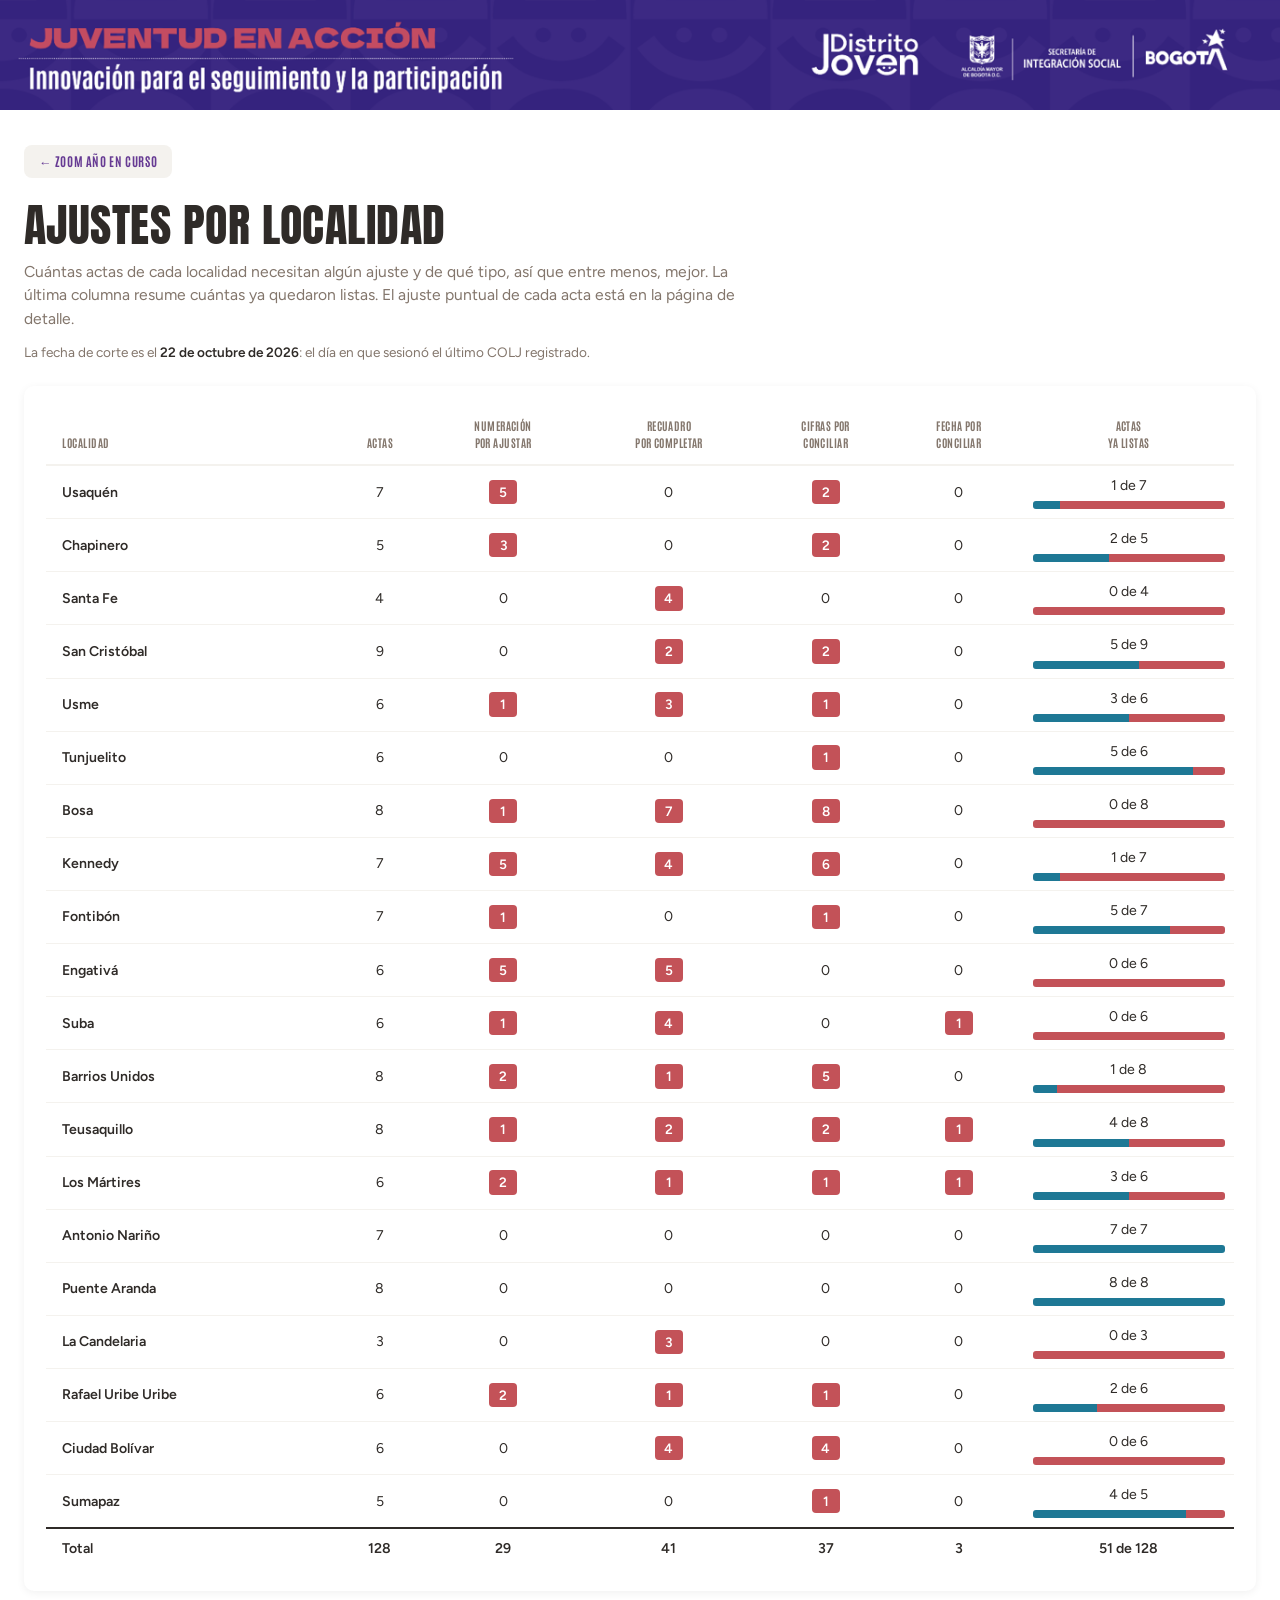
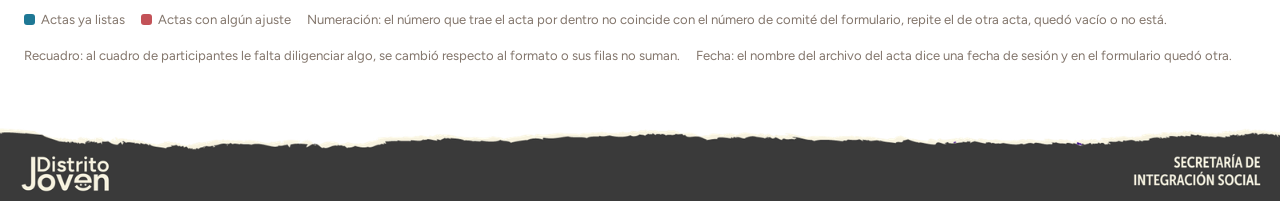
==== commit bade238e: "actualización 28 de octubre" ====
--- a/html/ajustes.html
+++ b/html/ajustes.html
@@ -43,7 +43,8 @@
     <div><span class="punto bien"></span>Actas ya listas</div>
     <div><span class="punto mal"></span>Actas con algún ajuste</div>
     <div>Numeración: el número que trae el acta por dentro no coincide con el
-      número de comité del formulario, quedó vacío o no está.</div>
+      número de comité del formulario, repite el de otra acta, quedó vacío o
+      no está.</div>
     <div>Recuadro: al cuadro de participantes le falta diligenciar algo, se
       cambió respecto al formato o sus filas no suman.</div>
     <div>Fecha: el nombre del archivo del acta dice una fecha de sesión y en
--- a/recursos/tablero.css
+++ b/recursos/tablero.css
@@ -150,11 +150,14 @@
   font-size: clamp(4rem, 8vw, 6.4rem); line-height: 0.92;
   color: var(--gris-oscuro);
 }
+/* El nombre completo del comité va en grande y en el acento, y la palabra
+   "Seguimiento" debajo en pequeño y gris: lo que importa es qué instancia es,
+   no el tipo de tablero. Antes estaba al revés. */
 .portada .nombre-largo {
-  font-family: 'Antonio', 'Segoe UI', sans-serif; font-weight: 700;
-  text-transform: uppercase; letter-spacing: 0.045em;
-  font-size: clamp(0.95rem, 1.5vw, 1.18rem); line-height: 1.25;
-  color: var(--gris); margin-top: 0.55rem; max-width: 24ch;
+  font-family: 'Anton', 'Segoe UI', sans-serif; font-weight: 400;
+  text-transform: uppercase; letter-spacing: 0.01em;
+  font-size: clamp(1.6rem, 2.6vw, 2.2rem); line-height: 1.05;
+  color: var(--acento); margin-top: 0.6rem; max-width: 20ch;
 }
 /* Las dos fechas del registro. El rótulo va en gris y el dato en el gris
    oscuro: son dos hechos distintos y sin ese contraste quedaban con el mismo
@@ -167,10 +170,10 @@
 .portada .ultimo-registro b { font-weight: 600; color: var(--gris-oscuro); }
 
 .portada .seguimiento {
-  font-family: 'Anton', 'Segoe UI', sans-serif; font-weight: 400;
-  text-transform: uppercase; letter-spacing: 0.01em;
-  font-size: clamp(1.6rem, 2.6vw, 2.2rem); line-height: 1.05;
-  color: var(--acento); margin-top: 0.75rem;
+  font-family: 'Antonio', 'Segoe UI', sans-serif; font-weight: 700;
+  text-transform: uppercase; letter-spacing: 0.045em;
+  font-size: clamp(0.95rem, 1.5vw, 1.18rem); line-height: 1.25;
+  color: var(--gris); margin-top: 0.55rem;
 }
 
 .instruccion {
@@ -209,12 +212,13 @@
 
 /* --------------------------------------------------------------- accesos */
 
-/* Los accesos de la portada. Cada uno lleva su propia cifra, para que desde
-   la portada ya se sepa qué hay adentro sin tener que entrar. */
-/* Seis accesos en dos filas de tres. Con el ancho automático quedaban cinco
-   arriba y uno solo abajo. */
+/* Los accesos de la página de zoom. Cada uno lleva su propia cifra, para que
+   ya se sepa qué hay adentro sin tener que entrar. Van debajo de la franja de
+   su bloque, en cuatro columnas como las cuatro casillas de la franja: así el
+   bloque de revisión cabe en una fila y Periodicidad queda bajo la primera
+   cifra del panorama. */
 .accesos {
-  display: grid; grid-template-columns: repeat(3, 1fr);
+  display: grid; grid-template-columns: repeat(4, 1fr);
   gap: 1rem;
 }
 @media (max-width: 900px) { .accesos { grid-template-columns: repeat(2, 1fr); } }
@@ -428,42 +432,99 @@
    automático de arriba se consume al empujar. */
 .container, .portada { padding-bottom: 2.5rem; }
 
-/* ---------------------------------------------------------- sesiones por mes */
-
-/* Un mes sin sesión va con un cuadro en el neutral, no en rojo: el reglamento
-   pide una sesión ordinaria cada dos meses, así que un mes vacío no es un
-   incumplimiento. Es el mismo cuadro de los bimestres sin sesión en la página
-   de periodicidad, más pequeño para que no compita con las cifras. */
-.vacio {
-  display: inline-block; width: 8px; height: 8px; border-radius: 2px;
-  background: var(--neutral); vertical-align: 1px;
-}
-/* Marca del mes que todavía puede recibir cargas */
-.preliminar {
-  font-family: 'Antonio', 'Segoe UI', sans-serif; font-weight: 700;
-  text-transform: uppercase; letter-spacing: 0.05em; font-size: 0.68rem;
-  color: var(--gris-oscuro); background: var(--gris-claro);
-  padding: 2px 7px; border-radius: 4px; margin-left: 6px; vertical-align: 1px;
-}
-/* La marca va en gris oscuro: el gris de texto sobre gris claro no llega al
-   contraste mínimo, igual que en .marca-pendiente. Y se pinta en blanco al
-   pasar el mouse por la fila, que se vuelve gris claro. */
-tbody tr:hover .preliminar { background: var(--blanco); }
-/* Sesiones cargadas el mismo mes en que se hicieron: solo peso, sin color,
-   porque el acento del tablero es cromo y nunca estado. */
-td.mismo-mes { font-weight: 600; }
-/* La columna de totales se separa de los meses. El peso va acá y no con <b>,
-   porque Figtree está empaquetada hasta 600. */
-.tabla-meses td.col-total, .tabla-meses th.col-total {
-  border-left: 2px solid var(--gris-claro);
-}
-.tabla-meses td.col-total { font-weight: 600; }
+/* ------------------------------------------- consulta por mes y localidad */
+
+/* Tres listas desplegables en fila. El rótulo va en la misma letra de los
+   encabezados de tabla, pero en gris oscuro: el gris secundario queda en
+   4,4:1 y estos nombran controles, no son bajadas. El borde del select va en
+   el gris de texto y no en --neutral, que en este tablero es color de
+   estado. */
+.filtros { display: flex; flex-wrap: wrap; gap: 0.8rem 1.4rem; margin-bottom: 1.1rem; }
+.filtros label {
+  display: flex; flex-direction: column; gap: 5px;
+  font-family: 'Antonio', 'Segoe UI', sans-serif; font-weight: 700;
+  text-transform: uppercase; letter-spacing: 0.05em; font-size: 0.72rem;
+  color: var(--gris-oscuro);
+}
+.filtros select {
+  font-family: 'Figtree', 'Segoe UI', sans-serif; font-size: 0.92rem;
+  text-transform: none; letter-spacing: 0; color: var(--gris-oscuro);
+  padding: 7px 10px; min-width: 170px; cursor: pointer;
+  border: 1px solid var(--gris); border-radius: 8px; background: var(--blanco);
+}
+.filtros select:focus { outline: 2px solid var(--acento); outline-offset: 1px; }
+.resumen-consulta {
+  font-size: 0.98rem; max-width: 82ch; margin-bottom: 1rem;
+}
+.resumen-consulta b { font-weight: 600; }
+/* Qué localidades no sesionaron es información, no bajada: gris oscuro */
+.resumen-consulta .sin-sesion {
+  display: block; font-size: 0.88rem; color: var(--gris-oscuro); margin-top: 0.3rem;
+}
+/* Con cuatro o cinco columnas, a todo el ancho las cifras quedaban lejos de
+   la fecha. Se limita a la medida del texto de arriba. */
+.tarjeta.tabla-consulta { max-width: 880px; }
+/* Quitar filtros: texto en el acento, al pie de las listas. Solo se ve cuando
+   algo está distinto del inicio (lo maneja pintarConsulta), así que su
+   presencia ya dice que la tabla está filtrada. */
+.filtros .quitar {
+  align-self: flex-end; background: none; border: 0; cursor: pointer;
+  font-family: 'Antonio', 'Segoe UI', sans-serif; font-weight: 700;
+  text-transform: uppercase; letter-spacing: 0.05em; font-size: 0.78rem;
+  color: var(--acento); padding: 10px 4px;
+}
+.filtros .quitar:hover { text-decoration: underline; }
+.filtros .quitar:focus-visible { outline: 2px solid var(--acento); outline-offset: 2px; }
+/* Los títulos de la tabla también ordenan. Se ven como los demás
+   encabezados; la columna que ordena va en gris oscuro con su flecha, y las
+   otras llevan una flecha doble tenue que avisa que se pueden ordenar. */
+.tabla-consulta th button.ordenar {
+  background: none; border: 0; padding: 0; margin: 0; cursor: pointer;
+  font: inherit; letter-spacing: inherit; text-transform: inherit;
+  color: inherit; white-space: nowrap;
+}
+.tabla-consulta th button.ordenar:hover,
+.tabla-consulta th button.activa { color: var(--gris-oscuro); }
+.tabla-consulta th button.ordenar:focus-visible {
+  outline: 2px solid var(--acento); outline-offset: 2px;
+}
+.tabla-consulta .flecha {
+  width: 0.5em; height: 0.75em; margin-left: 4px; vertical-align: -0.05em;
+  overflow: visible;
+}
+.tabla-consulta th button:not(.activa) .flecha { opacity: 0.5; }
+/* "27 de abril" partido en tres renglones no se lee como fecha */
+.tabla-consulta td.sin-corte { white-space: nowrap; }
+.tabla-consulta .mes-corto { display: none; }
 
 @media (max-width: 700px) {
-  /* En las tablas por mes, el nombre de la localidad queda fijo al desplazar */
-  .tabla-meses td:first-child, .tabla-meses th:first-child {
+  /* Localidad arriba a todo el ancho; desde y hasta, que son un par, juntos
+     debajo; ordenar por a todo el ancho, para que no se corte la opción de
+     asistentes, y el botón de quitar filtros al final. Letra de 16 px para
+     que el iPhone no haga zoom al tocar. */
+  .filtros label { flex: 1 1 120px; }
+  .filtros label:first-child, .filtros label:last-of-type { flex-basis: 100%; }
+  .filtros select { min-width: 0; width: 100%; font-size: 1rem; }
+  /* En el celular el mes va abreviado y la tarjeta con menos margen, para
+     que la consulta de una localidad quepa entera en 375 px */
+  .tabla-consulta .mes-largo { display: none; }
+  .tabla-consulta .mes-corto { display: inline; }
+  .tarjeta.tabla-consulta { padding: 0.8rem 0.4rem; }
+  /* La consulta tiene pocas columnas: no necesita el ancho mínimo de las
+     demás tablas. Si aun así no cabe, la primera columna queda fija al
+     desplazar. */
+  .tabla-consulta table { min-width: 0; }
+  .tabla-consulta td, .tabla-consulta th { padding-left: 6px; padding-right: 6px; }
+  .tabla-consulta td:first-child, .tabla-consulta th:first-child {
     position: sticky; left: 0; background: var(--blanco); z-index: 1;
   }
+  /* La celda fija se pinta con el resto de la fila al pasar por encima */
+  .tabla-consulta tbody tr:not(.total):hover td:first-child {
+    background: var(--gris-claro);
+  }
+}
+
+@media (max-width: 700px) {
   .titulo-zona h1 { font-size: 2rem; }
   .rotulo-seccion h2 { font-size: 1.3rem; }
   .tabla-ancha { overflow-x: auto; }
